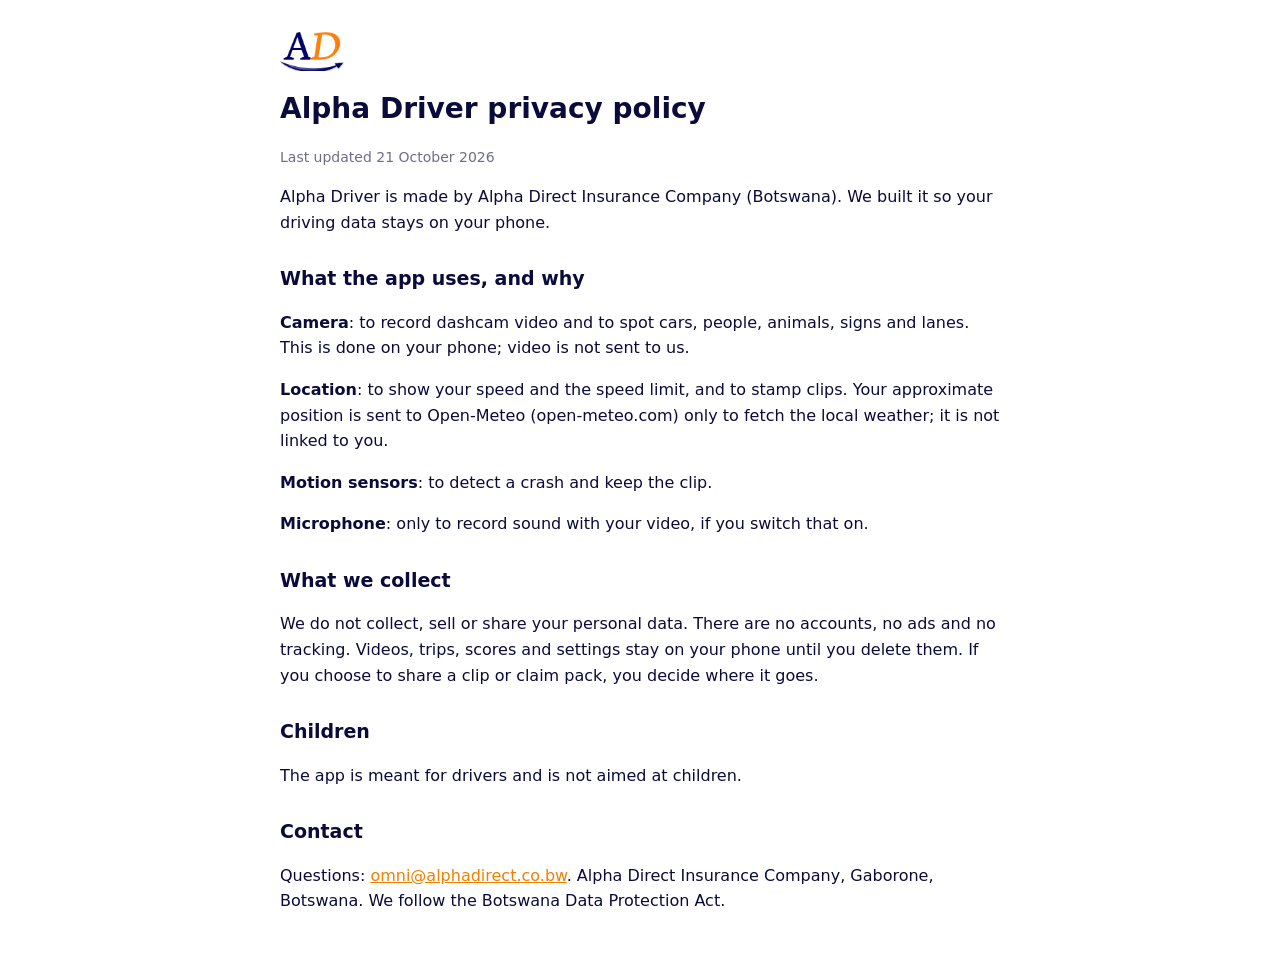
==== privacy.html @ 86648219 "Alpha Driver privacy + support pages Co-Authored-By: Claude Opus 5.5 <noreply@anthropic.com>" ====
<!doctype html><html lang="en"><head><meta charset="utf-8"><meta name="viewport" content="width=device-width,initial-scale=1"><title>Alpha Driver Privacy</title><link rel="stylesheet" href="style.css"></head>
<body><main><img class="logo" src="ad-mark.png" alt="Alpha Direct"><h1>Alpha Driver privacy policy</h1><p class="muted">Last updated 21 October 2026</p>
<p>Alpha Driver is made by Alpha Direct Insurance Company (Botswana). We built it so your driving data stays on your phone.</p>
<h2>What the app uses, and why</h2>
<p><b>Camera</b>: to record dashcam video and to spot cars, people, animals, signs and lanes. This is done on your phone; video is not sent to us.</p>
<p><b>Location</b>: to show your speed and the speed limit, and to stamp clips. Your approximate position is sent to Open-Meteo (open-meteo.com) only to fetch the local weather; it is not linked to you.</p>
<p><b>Motion sensors</b>: to detect a crash and keep the clip.</p>
<p><b>Microphone</b>: only to record sound with your video, if you switch that on.</p>
<h2>What we collect</h2>
<p>We do not collect, sell or share your personal data. There are no accounts, no ads and no tracking. Videos, trips, scores and settings stay on your phone until you delete them. If you choose to share a clip or claim pack, you decide where it goes.</p>
<h2>Children</h2><p>The app is meant for drivers and is not aimed at children.</p>
<h2>Contact</h2><p>Questions: <a href="mailto:omni@alphadirect.co.bw">omni@alphadirect.co.bw</a>. Alpha Direct Insurance Company, Gaborone, Botswana. We follow the Botswana Data Protection Act.</p>
</main></body></html>
---- style.css ----
body{margin:0;font-family:Inter,system-ui,sans-serif;background:#fff;color:#0B0B3B;line-height:1.6}
main{max-width:720px;margin:0 auto;padding:32px 16px}
h1{font-size:28px;margin:8px 0}h2{font-size:19px;margin-top:28px;color:#0B0B3B}
a{color:#F07F00}.logo{width:64px}.muted{color:rgba(11,11,59,.6);font-size:14px}
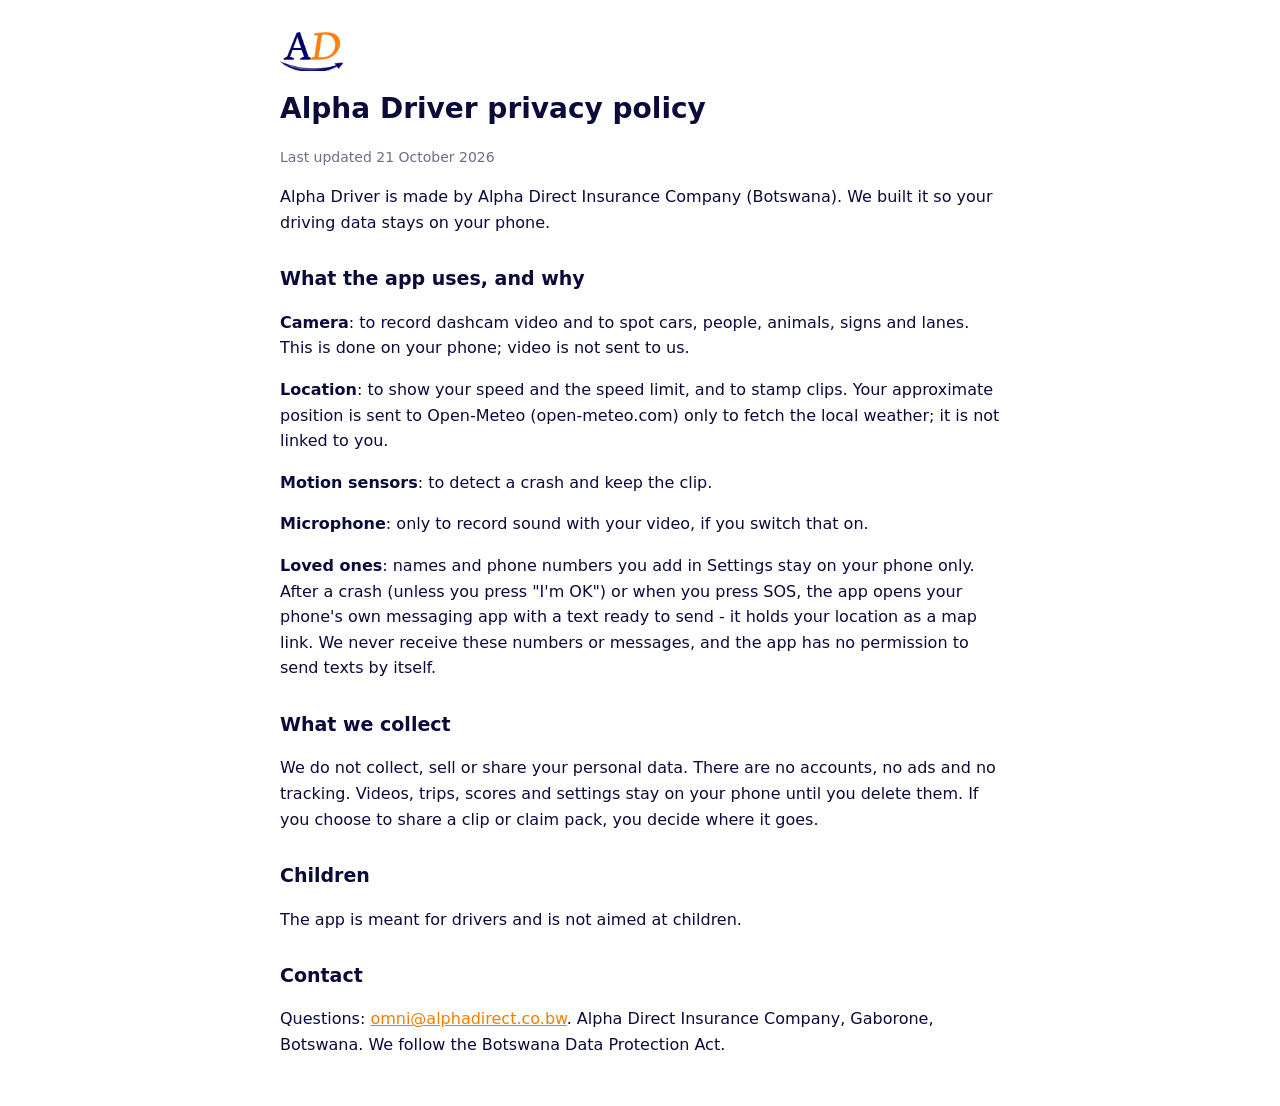
==== commit ea468d47: "Privacy: loved-ones crash text (0.8.8)" ====
--- a/privacy.html
+++ b/privacy.html
@@ -6,6 +6,7 @@
 <p><b>Location</b>: to show your speed and the speed limit, and to stamp clips. Your approximate position is sent to Open-Meteo (open-meteo.com) only to fetch the local weather; it is not linked to you.</p>
 <p><b>Motion sensors</b>: to detect a crash and keep the clip.</p>
 <p><b>Microphone</b>: only to record sound with your video, if you switch that on.</p>
+<p><b>Loved ones</b>: names and phone numbers you add in Settings stay on your phone only. After a crash (unless you press "I'm OK") or when you press SOS, the app opens your phone's own messaging app with a text ready to send - it holds your location as a map link. We never receive these numbers or messages, and the app has no permission to send texts by itself.</p>
 <h2>What we collect</h2>
 <p>We do not collect, sell or share your personal data. There are no accounts, no ads and no tracking. Videos, trips, scores and settings stay on your phone until you delete them. If you choose to share a clip or claim pack, you decide where it goes.</p>
 <h2>Children</h2><p>The app is meant for drivers and is not aimed at children.</p>
